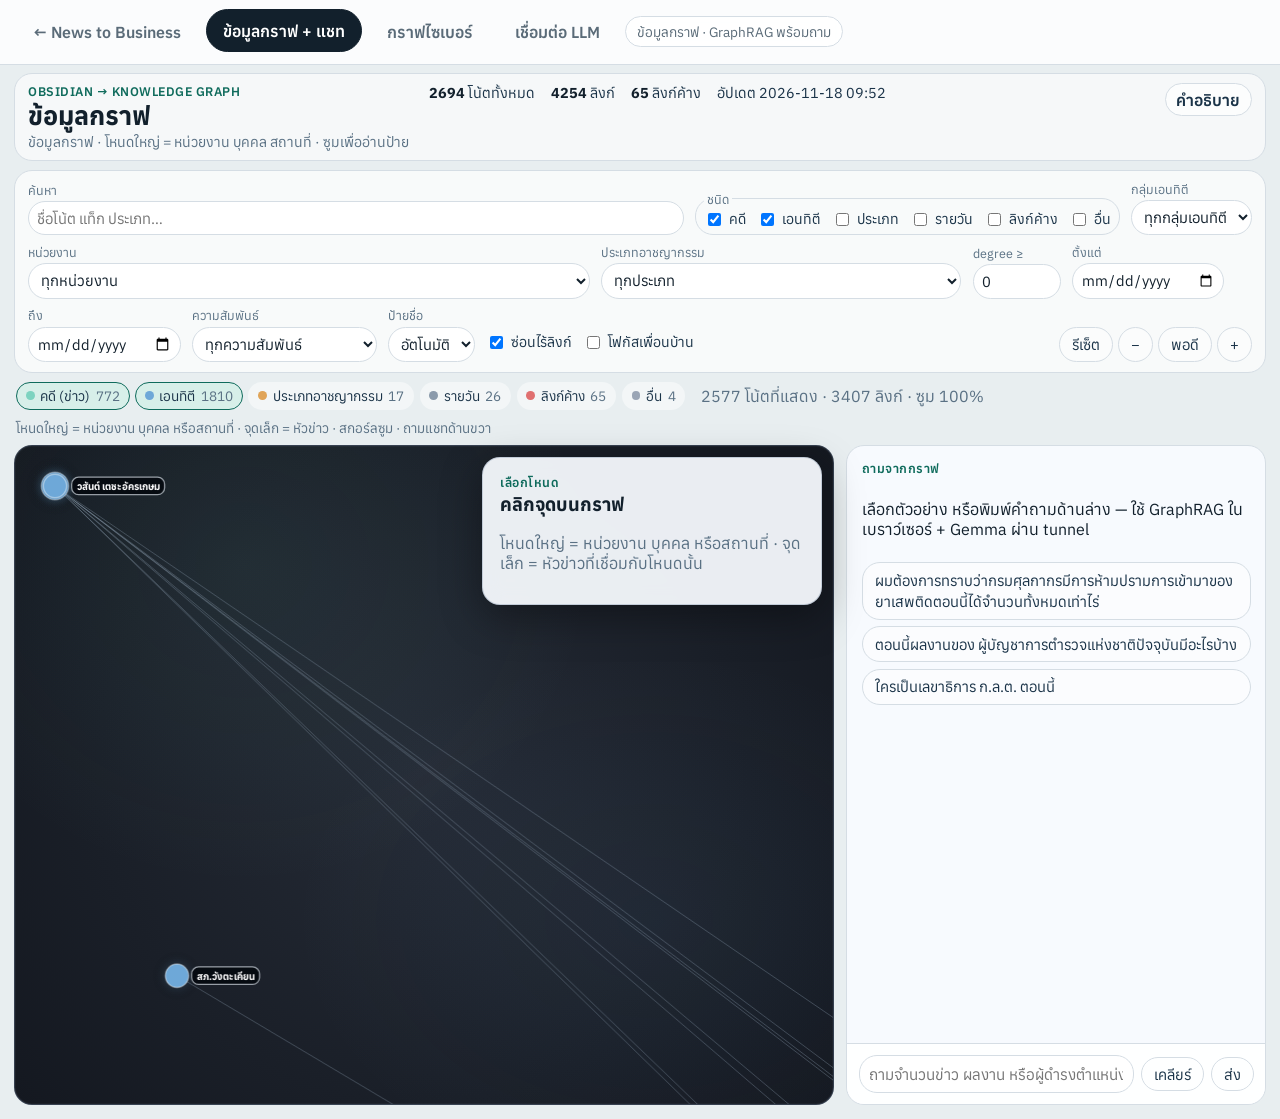
==== police-intel.html @ 6147156c "Add Police GraphRAG and chatbot to unified site. Sync graph.json, tunnel, and ego graphs; expose pol" ====
<!DOCTYPE html>
<html lang="th">
<head>
  <meta charset="utf-8" />
  <meta name="viewport" content="width=device-width, initial-scale=1" />
  <meta http-equiv="Cache-Control" content="no-cache, no-store, must-revalidate" />
  <title>Police GraphRAG — News to Business</title>
  <link rel="preconnect" href="https://fonts.googleapis.com" />
  <link rel="preconnect" href="https://fonts.gstatic.com" crossorigin />
  <link href="https://fonts.googleapis.com/css2?family=Anuphan:wght@400;500;600;700&family=IBM+Plex+Sans:wght@400;500;600;700&display=swap" rel="stylesheet" />
  <link rel="stylesheet" href="assets/css/site.css?v=20261118b" />
  <link rel="stylesheet" href="assets/css/police-brain.css?v=20261118b" />
</head>
<body class="is-brain">
  <div class="police-intel-bar">
    <a class="topic-tab" href="./index.html">← News to Business</a>
    <button type="button" class="topic-tab is-active" data-police-tab="brain">ข้อมูลกราฟ + แชท</button>
    <button type="button" class="topic-tab" data-police-tab="cyber-brain">กราฟไซเบอร์</button>
    <button type="button" class="topic-tab" data-police-tab="connect">เชื่อมต่อ LLM</button>
    <span class="meta-pill" id="police-status">กำลังโหลด…</span>
  </div>

  <main id="main" class="wrap main-brain">
    <section id="view-brain" class="view-brain">
      <div class="brain-shell">
        <header class="brain-topbar">
          <div class="brain-topbar-title">
            <p class="brain-kicker">Obsidian → knowledge graph</p>
            <h1>ข้อมูลกราฟ</h1>
            <p class="brain-status-line" id="brain-status"></p>
          </div>
          <div class="brain-stats" id="brain-stats" aria-live="polite"></div>
          <details class="brain-help-box">
            <summary>คำอธิบาย</summary>
            <div id="brain-help" class="brain-help"></div>
          </details>
        </header>

        <div class="brain-filterbar" aria-label="ตัวกรองกราฟ">
          <label class="brain-field brain-field-search">
            <span>ค้นหา</span>
            <input id="brain-search" type="search" placeholder="ชื่อโน้ต แท็ก ประเภท…" />
          </label>
          <fieldset class="brain-fieldset brain-fieldset-inline">
            <legend>ชนิด</legend>
            <div id="brain-kind-checks" class="brain-checks brain-checks-row">
              <label><input type="checkbox" data-kind-check="case" checked /> คดี</label>
              <label><input type="checkbox" data-kind-check="entity" checked /> เอนทิตี</label>
              <label><input type="checkbox" data-kind-check="crime_type" /> ประเภท</label>
              <label><input type="checkbox" data-kind-check="daily" /> รายวัน</label>
              <label><input type="checkbox" data-kind-check="unresolved" /> ลิงก์ค้าง</label>
              <label><input type="checkbox" data-kind-check="other" /> อื่น</label>
            </div>
          </fieldset>
          <label class="brain-field">
            <span>กลุ่มเอนทิตี</span>
            <select id="brain-entity-group"><option value="">ทั้งหมด</option></select>
          </label>
          <label class="brain-field">
            <span>หน่วยงาน</span>
            <select id="brain-bureau"><option value="">ทั้งหมด</option></select>
          </label>
          <label class="brain-field">
            <span>ประเภทอาชญากรรม</span>
            <select id="brain-crime-type"><option value="">ทุกประเภท</option></select>
          </label>
          <label class="brain-field brain-field-narrow">
            <span>degree ≥</span>
            <input id="brain-min-degree" type="number" min="0" max="50" value="0" />
          </label>
          <label class="brain-field">
            <span>ตั้งแต่</span>
            <input id="brain-date-from" type="date" />
          </label>
          <label class="brain-field">
            <span>ถึง</span>
            <input id="brain-date-to" type="date" />
          </label>
          <label class="brain-field">
            <span>ความสัมพันธ์</span>
            <select id="brain-relation"><option value="">ทุกความสัมพันธ์</option></select>
          </label>
          <label class="brain-field">
            <span>ป้ายชื่อ</span>
            <select id="brain-labels">
              <option value="auto" selected>อัตโนมัติ</option>
              <option value="all">ทั้งหมด</option>
              <option value="none">ซ่อน</option>
            </select>
          </label>
          <label class="brain-check">
            <input type="checkbox" id="brain-hide-orphans" checked />
            ซ่อนไร้ลิงก์
          </label>
          <label class="brain-check">
            <input type="checkbox" id="brain-isolate" />
            โฟกัสเพื่อนบ้าน
          </label>
          <div class="brain-filter-actions">
            <button type="button" class="btn-ghost" id="brain-reset">รีเซ็ต</button>
            <button type="button" class="btn-ghost" id="brain-zoom-out" title="ซูมออก">−</button>
            <button type="button" class="btn-ghost" id="brain-zoom-fit" title="พอดีจอ">พอดี</button>
            <button type="button" class="btn-ghost" id="brain-zoom-in" title="ซูมเข้า">+</button>
          </div>
        </div>

        <div class="brain-legend-row">
          <div class="brain-legend" id="brain-legend" aria-label="คำอธิบายสี"></div>
          <span class="muted" id="brain-meta"></span>
          <span class="muted brain-hint">โหนดใหญ่ = หน่วยงาน บุคคล หรือสถานที่ · จุดเล็ก = หัวข่าว · สกอร์ลซูม · ถามแชทด้านขวา</span>
        </div>

        <div class="brain-workspace">
          <div class="brain-stage">
            <canvas id="brain-canvas" width="1600" height="900" aria-label="ข้อมูลกราฟ"></canvas>
            <aside id="brain-detail" class="brain-detail" aria-live="polite"></aside>
          </div>
          <aside class="brain-chat" aria-label="แชทถามจากกราฟ">
            <div class="brain-chat-log" id="brain-chat-log">
              <div class="brain-chat-empty" id="brain-chat-empty">
                <p class="brain-kind">ถามจากกราฟ</p>
                <p>เลือกตัวอย่าง หรือพิมพ์คำถามด้านล่าง — ใช้ GraphRAG ในเบราว์เซอร์ + Gemma ผ่าน tunnel</p>
                <div class="brain-ask-examples" id="brain-ask-examples">
                  <button type="button" class="btn-ghost brain-example" data-example="0" data-mode="all">ผมต้องการทราบว่ากรมศุลกากรมีการห้ามปรามการเข้ามาของยาเสพติดตอนนี้ได้จำนวนทั้งหมดเท่าไร่</button>
                  <button type="button" class="btn-ghost brain-example" data-example="1" data-mode="all">ตอนนี้ผลงานของ ผู้บัญชาการตำรวจแห่งชาติปัจจุบันมีอะไรบ้าง</button>
                  <button type="button" class="btn-ghost brain-example" data-example="2" data-mode="all">ใครเป็นเลขาธิการ ก.ล.ต. ตอนนี้</button>
                  <button type="button" class="btn-ghost brain-example" data-example="0" data-mode="cyber" hidden>ตอนนี้คดียาบัญชีม้าและคอลเซ็นเตอร์มีกี่คดี</button>
                  <button type="button" class="btn-ghost brain-example" data-example="1" data-mode="cyber" hidden>บช.สอท. มีผลงานจับกุมอะไรบ้างในช่วงที่ผ่านมา</button>
                  <button type="button" class="btn-ghost brain-example" data-example="2" data-mode="cyber" hidden>มีข่าวเตือนภัยฟิชชิงหรือหลอกลงทุนอะไรบ้าง</button>
                </div>
              </div>
            </div>
            <form class="brain-chat-form" id="brain-chat-form">
              <label class="sr-only" for="brain-question">ถามจากกราฟ</label>
              <input id="brain-question" type="text" placeholder="ถามจำนวนข่าว ผลงาน หรือผู้ดำรงตำแหน่ง…" autocomplete="off" />
              <button type="button" class="btn-ghost" id="brain-chat-clear">เคลียร์</button>
              <button type="submit" class="btn-ghost" id="brain-ask-submit">ส่ง</button>
            </form>
          </aside>
        </div>

        <p class="muted" id="brain-empty" hidden>
          ยังไม่มี <code>data/police/graph.json</code> — รอ DailyPush ซิงก์จาก police-news-intel-kit
        </p>
      </div>
    </section>

    <section id="view-connect" class="view-connect" hidden>
      <section class="hero hero-compact" style="padding:1.2rem 1rem 0.4rem">
        <p class="brain-kicker">ค่าในเบราว์เซอร์นี้เท่านั้น</p>
        <h1 style="margin:0.2rem 0">เชื่อมต่อ</h1>
        <p class="muted">แชทเรียก Gemma ผ่านฐาน HTTPS — ถ้าเว้นว่าง หน้านี้จะอ่าน <code>data/police/tunnel.json</code> อัตโนมัติ</p>
      </section>
      <section class="panel connect-panel">
        <div class="connect-grid">
          <label class="brain-field">
            <span>ฐาน HTTPS (ไม่บังคับ)</span>
            <input id="connect-public-base" type="url" placeholder="https://….ngrok-free.app" autocomplete="off" />
          </label>
        </div>
        <dl class="connect-derived">
          <div><dt>LLM</dt><dd><code id="connect-llm-url">…</code></dd></div>
          <div><dt>MCP</dt><dd><code id="connect-mcp-url">…</code></dd></div>
        </dl>
        <p class="muted">โมเดล google/gemma-4-e2b · LLM คือ {ฐาน}/1234/v1/chat/completions · MCP คือ {ฐาน}/8787/mcp</p>
        <div class="connect-actions">
          <button type="button" class="btn-ghost" id="connect-save">บันทึก</button>
          <button type="button" class="btn-ghost" id="connect-test">ทดสอบ MCP</button>
          <button type="button" class="btn-ghost" id="connect-test-llm">ทดสอบ LLM</button>
        </div>
        <p class="muted" id="connect-status" aria-live="polite"></p>
        <pre id="connect-llm-reply" class="connect-llm-reply" hidden></pre>
      </section>
    </section>
  </main>

  <script src="js/police/format.js?v=20261118b" defer></script>
  <script src="js/police/positions.js?v=20261118b" defer></script>
  <script src="js/police/graph.js?v=20261118b" defer></script>
  <script src="js/police/rag.js?v=20261118b" defer></script>
  <script src="js/police/boot.js?v=20261118b" defer></script>
</body>
</html>
---- assets/css/site.css ----
:root {
  --ink: #12202c;
  --muted: #5a6b78;
  --paper: #f3f6f4;
  --panel: rgba(255, 255, 255, 0.82);
  --line: #d5dde4;
  --accent: #0f6b5c;
  --accent-2: #c45c26;
  --ai: #1f6f8b;
  --gov: #2f6b3a;
  --police: #7a3e1d;
  --law: #3d4f7a;
  --high: #b42318;
  --med: #b54708;
  --low: #027a48;
  --shadow: 0 18px 40px rgba(18, 32, 44, 0.08);
  --radius: 18px;
  --font: "Anuphan", "IBM Plex Sans", sans-serif;
}

* { box-sizing: border-box; }
html, body { margin: 0; min-height: 100%; }
body {
  font-family: var(--font);
  color: var(--ink);
  background:
    radial-gradient(1200px 500px at 10% -10%, rgba(15, 107, 92, 0.16), transparent 60%),
    radial-gradient(900px 420px at 100% 0%, rgba(196, 92, 38, 0.12), transparent 55%),
    linear-gradient(180deg, #e8eef0 0%, var(--paper) 42%, #eef2ef 100%);
}

.bg-grid {
  position: fixed;
  inset: 0;
  pointer-events: none;
  opacity: 0.35;
  background-image:
    linear-gradient(rgba(18, 32, 44, 0.04) 1px, transparent 1px),
    linear-gradient(90deg, rgba(18, 32, 44, 0.04) 1px, transparent 1px);
  background-size: 28px 28px;
  mask-image: linear-gradient(180deg, #000 0%, transparent 85%);
}

.wrap {
  width: min(1180px, calc(100% - 2rem));
  margin-inline: auto;
}

.site-header {
  padding: 1.6rem 0 0.8rem;
  position: relative;
  z-index: 1;
}

.header-row {
  display: flex;
  justify-content: space-between;
  gap: 1rem;
  align-items: flex-end;
  flex-wrap: wrap;
}

.brand { display: flex; gap: 0.9rem; align-items: center; }
.brand-mark {
  width: 52px;
  height: 52px;
  border-radius: 16px;
  background:
    linear-gradient(145deg, var(--accent), #163a45 55%, var(--accent-2));
  box-shadow: var(--shadow);
  position: relative;
}
.brand-mark::after {
  content: "";
  position: absolute;
  inset: 14px 12px 14px 18px;
  border: 2px solid rgba(255,255,255,0.85);
  border-left: 0;
  border-radius: 0 10px 10px 0;
  transform: skewX(-12deg);
}
.brand-kicker {
  margin: 0;
  text-transform: uppercase;
  letter-spacing: 0.12em;
  font-size: 0.72rem;
  color: var(--muted);
  font-weight: 600;
}
.brand-text h1 {
  margin: 0.15rem 0 0;
  font-size: clamp(1.6rem, 3vw, 2.2rem);
  letter-spacing: -0.03em;
}

.header-meta { display: flex; gap: 0.5rem; flex-wrap: wrap; }
.meta-pill, .topic-chip, .urgency {
  display: inline-flex;
  align-items: center;
  gap: 0.35rem;
  padding: 0.35rem 0.7rem;
  border-radius: 999px;
  background: var(--panel);
  border: 1px solid var(--line);
  font-size: 0.85rem;
  color: var(--muted);
  backdrop-filter: blur(8px);
}

.topic-tabs {
  display: flex;
  gap: 0.45rem;
  flex-wrap: wrap;
  margin: 1rem auto 0.8rem;
  position: relative;
  z-index: 1;
}
.topic-tab {
  appearance: none;
  border: 1px solid transparent;
  background: transparent;
  color: var(--muted);
  font: inherit;
  font-weight: 600;
  padding: 0.65rem 1rem;
  border-radius: 999px;
  cursor: pointer;
  transition: background 160ms ease, color 160ms ease, border-color 160ms ease, transform 160ms ease;
}
.topic-tab:hover { color: var(--ink); background: rgba(255,255,255,0.55); }
.topic-tab.is-active {
  color: #fff;
  background: var(--ink);
  border-color: var(--ink);
  transform: translateY(-1px);
}
a.topic-link {
  text-decoration: none;
  border: 1px solid rgba(122, 62, 29, 0.35);
  color: var(--police);
  background: rgba(122, 62, 29, 0.08);
}
a.topic-link:hover {
  color: #fff;
  background: var(--police);
  border-color: var(--police);
}
.police-tools {
  display: flex;
  flex-wrap: wrap;
  gap: 0.55rem;
  margin: 0 auto 0.9rem;
  position: relative;
  z-index: 1;
}
.tool-link {
  display: inline-flex;
  align-items: center;
  padding: 0.55rem 0.9rem;
  border-radius: 12px;
  border: 1px solid rgba(122, 62, 29, 0.28);
  background: rgba(255, 255, 255, 0.78);
  color: var(--police);
  text-decoration: none;
  font-weight: 600;
  font-size: 0.92rem;
  box-shadow: var(--shadow);
}
.tool-link:hover {
  border-color: var(--police);
  transform: translateY(-1px);
}

.toolbar {
  display: flex;
  gap: 0.75rem;
  align-items: end;
  flex-wrap: wrap;
  margin-bottom: 1.1rem;
  position: relative;
  z-index: 1;
}
.field {
  display: grid;
  gap: 0.3rem;
  min-width: 140px;
}
.field.grow { flex: 1 1 220px; }
.field span {
  font-size: 0.78rem;
  color: var(--muted);
  font-weight: 600;
}
.field select, .field input {
  font: inherit;
  border: 1px solid var(--line);
  background: var(--panel);
  border-radius: 12px;
  padding: 0.65rem 0.8rem;
  color: var(--ink);
  outline: none;
}
.field select:focus, .field input:focus {
  border-color: var(--accent);
  box-shadow: 0 0 0 3px rgba(15, 107, 92, 0.15);
}
.result-count {
  margin: 0 0 0.35rem;
  color: var(--muted);
  font-size: 0.9rem;
  font-weight: 600;
}

.overview-strip {
  display: grid;
  grid-template-columns: repeat(4, minmax(0, 1fr));
  gap: 0.75rem;
  margin-bottom: 1rem;
}
.overview-card {
  background: var(--panel);
  border: 1px solid var(--line);
  border-radius: var(--radius);
  padding: 1rem;
  box-shadow: var(--shadow);
  backdrop-filter: blur(10px);
  animation: rise 420ms ease both;
}
.overview-card strong {
  display: block;
  font-size: 1.5rem;
  letter-spacing: -0.03em;
}
.overview-card span { color: var(--muted); font-size: 0.9rem; }
.overview-card[data-topic="ai"] { border-top: 3px solid var(--ai); }
.overview-card[data-topic="gov"] { border-top: 3px solid var(--gov); }
.overview-card[data-topic="police"] { border-top: 3px solid var(--police); }
.overview-card[data-topic="tech-law"] { border-top: 3px solid var(--law); }

.card-grid {
  display: grid;
  grid-template-columns: repeat(auto-fill, minmax(280px, 1fr));
  gap: 0.9rem;
  padding-bottom: 2.5rem;
  position: relative;
  z-index: 1;
}

.card {
  appearance: none;
  text-align: left;
  border: 1px solid var(--line);
  background: var(--panel);
  border-radius: var(--radius);
  padding: 1rem 1rem 0.95rem;
  cursor: pointer;
  box-shadow: var(--shadow);
  backdrop-filter: blur(10px);
  display: grid;
  gap: 0.55rem;
  transition: transform 160ms ease, border-color 160ms ease, box-shadow 160ms ease;
  animation: rise 480ms ease both;
}
.card:hover {
  transform: translateY(-3px);
  border-color: rgba(15, 107, 92, 0.35);
  box-shadow: 0 22px 44px rgba(18, 32, 44, 0.12);
}
.card-top {
  display: flex;
  justify-content: space-between;
  gap: 0.5rem;
  align-items: center;
}
.topic-chip[data-topic="ai"] { color: var(--ai); border-color: rgba(31,111,139,0.25); background: rgba(31,111,139,0.08); }
.topic-chip[data-topic="gov"] { color: var(--gov); border-color: rgba(47,107,58,0.25); background: rgba(47,107,58,0.08); }
.topic-chip[data-topic="police"] { color: var(--police); border-color: rgba(122,62,29,0.25); background: rgba(122,62,29,0.08); }
.topic-chip[data-topic="tech-law"] { color: var(--law); border-color: rgba(61,79,122,0.25); background: rgba(61,79,122,0.08); }
.urgency[data-u="high"] { color: var(--high); }
.urgency[data-u="medium"] { color: var(--med); }
.urgency[data-u="low"] { color: var(--low); }
.card h3 {
  margin: 0;
  font-size: 1.05rem;
  line-height: 1.35;
  letter-spacing: -0.01em;
}
.card p {
  margin: 0;
  color: var(--muted);
  font-size: 0.92rem;
  line-height: 1.45;
  display: -webkit-box;
  -webkit-line-clamp: 3;
  -webkit-box-orient: vertical;
  overflow: hidden;
}
.card-foot {
  display: flex;
  justify-content: space-between;
  gap: 0.5rem;
  color: var(--muted);
  font-size: 0.8rem;
}

.empty {
  text-align: center;
  color: var(--muted);
  padding: 3rem 1rem;
}

.detail-dialog {
  border: none;
  border-radius: 22px;
  padding: 0;
  width: min(720px, calc(100% - 1.5rem));
  background: #fff;
  box-shadow: 0 30px 80px rgba(18, 32, 44, 0.28);
}
.detail-dialog::backdrop { background: rgba(12, 20, 28, 0.45); backdrop-filter: blur(4px); }
.detail-sheet { padding: 1.25rem 1.35rem 1.5rem; }
.detail-head { display: flex; justify-content: space-between; align-items: center; }
.detail-close {
  border: none;
  background: #eef2f4;
  width: 36px;
  height: 36px;
  border-radius: 999px;
  font-size: 1.3rem;
  cursor: pointer;
  color: var(--ink);
}
.detail-topic { margin: 0; color: var(--accent); font-weight: 700; font-size: 0.85rem; }
.detail-sheet h2 { margin: 0.55rem 0 0.4rem; font-size: 1.35rem; line-height: 1.3; }
.detail-meta { margin: 0 0 1rem; color: var(--muted); font-size: 0.9rem; }
.detail-body {
  color: var(--ink);
  line-height: 1.65;
  white-space: pre-wrap;
  max-height: min(50vh, 420px);
  overflow: auto;
}
.detail-body :is(p, ul, ol) { margin: 0 0 0.8rem; }
.detail-link a {
  color: var(--accent);
  font-weight: 600;
  text-decoration: none;
}
.detail-link a:hover { text-decoration: underline; }

.site-footer {
  padding: 0 0 2rem;
  color: var(--muted);
  font-size: 0.88rem;
  position: relative;
  z-index: 1;
}

@keyframes rise {
  from { opacity: 0; transform: translateY(10px); }
  to { opacity: 1; transform: translateY(0); }
}

@media (max-width: 860px) {
  .overview-strip { grid-template-columns: repeat(2, minmax(0, 1fr)); }
}
@media (max-width: 560px) {
  .overview-strip { grid-template-columns: 1fr; }
  .brand-mark { width: 44px; height: 44px; }
}
---- assets/css/police-brain.css ----
﻿/* Police GraphRAG / chat styles — adapted from police-news-intel-kit */
:root {
  --ink-soft: #1a3348;
  --mist: #e6eef4;
  --teal: #0f6b5c;
  --teal-soft: #d7efe9;
  --amber-soft: #f8e6dc;
  --slate: #5a7184;
  --font-display: "Anuphan", "IBM Plex Sans", sans-serif;
  --font-body: "Anuphan", "IBM Plex Sans", sans-serif;
  --max: 1180px;
}
.sr-only {
  position: absolute; width: 1px; height: 1px; padding: 0; margin: -1px;
  overflow: hidden; clip: rect(0,0,0,0); border: 0;
}
.muted { color: var(--slate); }
body.is-brain .site-header,
body.is-brain .topic-tabs,
body.is-brain .toolbar,
body.is-brain .site-footer { display: none; }
body.is-brain { background: #e8eef0; }
#main.main-brain.wrap { width: 100%; max-width: none; margin: 0; padding: 0; }
.view-brain { width: 100%; }
.police-intel-bar {
  display:flex; flex-wrap:wrap; gap:0.5rem; align-items:center;
  padding:0.65rem 1rem; border-bottom:1px solid var(--line);
  background: rgba(255,255,255,0.85); position:relative; z-index:2;
}
.police-intel-bar a, .police-intel-bar button.topic-tab {
  text-decoration:none;
}
.connect-panel { padding: 1rem; }
.connect-grid { display:grid; gap:0.75rem; margin-bottom:0.75rem; }
.connect-derived { display:grid; gap:0.4rem; margin:0.5rem 0 1rem; }
.connect-derived dt { color: var(--slate); font-size:0.8rem; }
.connect-derived dd { margin:0; word-break:break-all; }
.connect-actions { display:flex; flex-wrap:wrap; gap:0.45rem; }
.connect-llm-reply {
  white-space:pre-wrap; background:#fff; border:1px solid var(--line);
  border-radius:12px; padding:0.75rem; max-height:240px; overflow:auto;
}
#main.main-brain.wrap {
  width: 100%;
  max-width: none;
  margin: 0;
  padding: 0;
}

.view-brain {
  width: 100%;
}

.brain-shell {
  display: flex;
  flex-direction: column;
  gap: 0.55rem;
  width: 100%;
  padding: 0.55rem 0.85rem 0.85rem;
  min-height: calc(100vh - 7.5rem);
  box-sizing: border-box;
}

.brain-topbar {
  display: flex;
  flex-wrap: wrap;
  align-items: flex-start;
  gap: 0.75rem 1.25rem;
  width: 100%;
  padding: 0.55rem 0.85rem;
  border: 1px solid var(--line);
  border-radius: var(--radius);
  background: rgba(255, 255, 255, 0.62);
}

.brain-topbar-title {
  min-width: 12rem;
}

.brain-kicker {
  margin: 0;
  font-size: 0.78rem;
  letter-spacing: 0.04em;
  text-transform: uppercase;
  color: var(--teal);
  font-weight: 600;
}

.brain-topbar-title h1 {
  margin: 0.1rem 0;
  font-family: var(--font-display);
  font-size: clamp(1.35rem, 2vw, 1.75rem);
  line-height: 1.2;
}

.brain-status-line {
  margin: 0;
  font-size: 0.88rem;
  color: var(--slate);
}

.brain-stats {
  display: flex;
  flex-wrap: wrap;
  gap: 0.5rem 1rem;
  align-items: center;
  font-size: 0.9rem;
  color: var(--ink-soft);
  flex: 1 1 auto;
}

.brain-stats strong {
  color: var(--ink);
  font-weight: 700;
}

.brain-help-box {
  position: relative;
  border: 1px solid var(--line);
  border-radius: var(--radius);
  background: rgba(255, 255, 255, 0.7);
  padding: 0.35rem 0.65rem;
  margin-left: auto;
}

.brain-help-box summary {
  cursor: pointer;
  font-family: var(--font-display);
  font-weight: 600;
  color: var(--ink-soft);
  list-style: none;
}

.brain-help-box summary::-webkit-details-marker {
  display: none;
}

.brain-help {
  position: absolute;
  right: 0;
  top: calc(100% + 0.35rem);
  z-index: 20;
  width: min(420px, 92vw);
  max-height: 50vh;
  overflow: auto;
  padding: 0.75rem 0.9rem;
  border: 1px solid var(--line);
  border-radius: var(--radius);
  background: #fff;
  box-shadow: var(--shadow);
  font-size: 0.9rem;
  color: var(--ink-soft);
}

.brain-help h3 {
  margin: 0.65rem 0 0.3rem;
  font-size: 0.95rem;
  font-family: var(--font-display);
  color: var(--ink);
}

.brain-help h3:first-child {
  margin-top: 0;
}

.brain-help ul {
  margin: 0.25rem 0 0.5rem;
  padding-left: 1.1rem;
}

.brain-help-colors {
  list-style: none;
  padding-left: 0;
}

.brain-help-colors li {
  display: flex;
  gap: 0.5rem;
  align-items: flex-start;
  margin-bottom: 0.4rem;
}

.brain-help-colors i {
  width: 0.65rem;
  height: 0.65rem;
  border-radius: 50%;
  margin-top: 0.35rem;
  flex: 0 0 auto;
}

.brain-filterbar {
  display: flex;
  flex-wrap: wrap;
  align-items: flex-end;
  gap: 0.55rem 0.7rem;
  width: 100%;
  padding: 0.65rem 0.85rem;
  border: 1px solid var(--line);
  border-radius: var(--radius);
  background: rgba(255, 255, 255, 0.7);
}

.brain-field {
  display: flex;
  flex-direction: column;
  gap: 0.2rem;
  font-size: 0.78rem;
  color: var(--slate);
  margin: 0;
}

.brain-field-search {
  flex: 1 1 14rem;
  min-width: 12rem;
}

#brain-relation {
  max-width: 16rem;
}

.brain-field-narrow {
  width: 5.5rem;
}

.brain-field input,
.brain-field select {
  font-family: var(--font-body);
  font-size: 0.92rem;
  color: var(--ink);
  border: 1px solid var(--line);
  border-radius: var(--radius);
  padding: 0.38rem 0.5rem;
  background: #fff;
  min-height: 2.15rem;
}

.brain-fieldset {
  border: 1px solid var(--line);
  border-radius: var(--radius);
  margin: 0;
  padding: 0.2rem 0.5rem 0.35rem;
}

.brain-fieldset-inline {
  display: flex;
  flex-direction: column;
}

.brain-fieldset legend {
  font-size: 0.78rem;
  color: var(--slate);
  padding: 0 0.2rem;
}

.brain-checks-row {
  display: flex;
  flex-wrap: wrap;
  gap: 0.35rem 0.7rem;
  font-size: 0.88rem;
  color: var(--ink-soft);
}

.brain-checks label,
.brain-check {
  display: inline-flex;
  align-items: center;
  gap: 0.3rem;
  cursor: pointer;
  white-space: nowrap;
}

.brain-check {
  font-size: 0.88rem;
  color: var(--ink-soft);
  margin: 0 0 0.15rem;
  min-height: 2.15rem;
}

.brain-filter-actions {
  display: flex;
  flex-wrap: wrap;
  gap: 0.3rem;
  align-items: center;
  margin-left: auto;
}

.btn-ghost {
  border: 1px solid var(--line);
  background: rgba(255, 255, 255, 0.55);
  color: var(--ink-soft);
  font-family: var(--font-body);
  font-size: 0.92rem;
  padding: 0.4rem 0.75rem;
  border-radius: var(--radius);
  cursor: pointer;
  min-height: 2.15rem;
}

.btn-ghost:hover {
  border-color: var(--teal);
  color: var(--teal);
}

.brain-legend-row {
  display: flex;
  flex-wrap: wrap;
  align-items: center;
  gap: 0.55rem 1rem;
  width: 100%;
  padding: 0 0.15rem;
}

.brain-legend {
  display: flex;
  flex-wrap: wrap;
  gap: 0.35rem;
}

.brain-legend-item {
  display: inline-flex;
  align-items: center;
  gap: 0.35rem;
  border: 1px solid transparent;
  background: rgba(255, 255, 255, 0.45);
  color: var(--ink-soft);
  font-size: 0.85rem;
  padding: 0.25rem 0.55rem;
  border-radius: 999px;
  cursor: pointer;
  font-family: var(--font-body);
}

.brain-legend-item i {
  width: 0.55rem;
  height: 0.55rem;
  border-radius: 50%;
  display: inline-block;
}

.brain-legend-item span {
  color: var(--slate);
}

.brain-legend-item.is-active {
  border-color: var(--teal);
  background: var(--teal-soft);
}

.brain-hint {
  margin: 0;
  font-size: 0.84rem;
}

.brain-workspace {
  display: grid;
  grid-template-columns: minmax(0, 1fr) minmax(300px, 420px);
  gap: 0.75rem;
  align-items: stretch;
  height: calc(100vh - 15rem);
  min-height: 640px;
}

.brain-workspace .brain-stage {
  min-height: 0;
  height: 100%;
}

.brain-workspace #brain-canvas {
  height: 100%;
  min-height: 0;
}

.brain-chat {
  display: flex;
  flex-direction: column;
  min-height: 0;
  height: 100%;
  border: 1px solid var(--line);
  border-radius: var(--radius);
  background: rgba(248, 251, 255, 0.96);
  overflow: hidden;
}

.brain-chat-log {
  flex: 1 1 auto;
  min-height: 0;
  max-height: none;
  overflow: auto;
  display: flex;
  flex-direction: column;
  gap: 0.85rem;
  padding: 0.85rem 0.9rem 1rem;
}

.brain-chat-empty {
  display: flex;
  flex-direction: column;
  gap: 0.45rem;
}

.brain-chat-empty[hidden] {
  display: none;
}

.brain-ask-examples {
  display: flex;
  flex-direction: column;
  gap: 0.4rem;
}

.brain-example {
  white-space: normal;
  text-align: left;
  line-height: 1.45;
  height: auto;
}

.chat-turn {
  display: flex;
  flex-direction: column;
  gap: 0.45rem;
}

.chat-bubble {
  border-radius: var(--radius);
  padding: 0.7rem 0.8rem;
}

.chat-user {
  align-self: flex-end;
  max-width: 95%;
  background: var(--teal-soft);
  color: var(--ink);
}

.chat-assistant {
  align-self: stretch;
  background: #fff;
  border: 1px solid var(--line);
}

.brain-chat-form {
  display: flex;
  gap: 0.45rem;
  align-items: center;
  padding: 0.7rem;
  border-top: 1px solid var(--line);
  background: rgba(255, 255, 255, 0.92);
}

.brain-chat-form input {
  flex: 1 1 auto;
  min-width: 0;
  font-family: var(--font-body);
  font-size: 0.95rem;
  color: var(--ink);
  border: 1px solid var(--line);
  border-radius: var(--radius);
  padding: 0.45rem 0.6rem;
  background: #fff;
  min-height: 2.4rem;
}

.rag-holder {
  margin: 0.35rem 0;
  font-size: 1.02rem;
}

.rag-holder strong {
  font-family: var(--font-display);
}

.rag-answer h3,
.rag-answer h4,
.rag-narration h3,
.rag-qty-group h4 {
  font-family: var(--font-display);
  line-height: 1.35;
}

.rag-answer h3 {
  margin: 0.15rem 0 0.4rem;
  font-size: 1.12rem;
}

.rag-answer h4,
.rag-qty-group h4,
.rag-narration h3 {
  margin: 0.85rem 0 0.3rem;
  font-size: 0.98rem;
}

.rag-count {
  margin: 0.35rem 0 0.15rem;
  font-size: 1.05rem;
}

.rag-count strong {
  font-family: var(--font-display);
  font-size: 1.8rem;
  color: var(--teal);
  margin-right: 0.25rem;
}

.rag-warn {
  margin: 0.35rem 0;
  padding: 0.45rem 0.6rem;
  border-radius: var(--radius);
  background: var(--amber-soft);
  color: var(--ink);
  font-size: 0.92rem;
}

.rag-cases,
.rag-qty-group ul,
.rag-answer section ul {
  margin: 0.25rem 0 0.4rem;
  padding-left: 1.15rem;
}

.rag-cases li,
.rag-answer li {
  margin: 0.45rem 0;
}

.rag-cases a,
.rag-answer a {
  color: var(--teal);
}

.rag-qty {
  font-weight: 700;
}

.rag-files {
  margin: 0.15rem 0 0;
  font-size: 0.88rem;
}

.rag-narration {
  margin-top: 0.8rem;
  padding-top: 0.6rem;
  border-top: 1px solid var(--line);
}

.rag-narration-body {
  white-space: normal;
  overflow: visible;
  max-height: none;
}

.rag-narration-body p,
.rag-narration-body h4 {
  margin: 0.45rem 0;
}

.rag-narration-body h4 {
  font-family: var(--font-display);
  font-size: 1rem;
}

.rag-narration-body ul,
.rag-narration-body ol {
  margin: 0.3rem 0 0.65rem;
  padding-left: 1.2rem;
}

.rag-narration-body li {
  margin: 0.28rem 0;
}

.rag-llm {
  margin-top: 0.75rem;
  padding: 0.75rem 0.8rem;
  border: 1px solid var(--teal);
  border-radius: var(--radius);
  background: #fff;
  overflow: visible;
  max-height: none;
}

.rag-chat-main {
  margin: 0;
}

.rag-chat-status {
  margin: 0.55rem 0 0;
}

.rag-evidence {
  margin-top: 0.7rem;
}

.rag-evidence summary {
  cursor: pointer;
  font-weight: 600;
  color: var(--teal);
}

.brain-stage {
  position: relative;
  display: block;
  width: 100%;
  flex: 1 1 auto;
  min-height: calc(100vh - 12rem);
}

#brain-canvas {
  display: block;
  position: relative;
  z-index: 1;
  width: 100%;
  height: calc(100vh - 12rem);
  min-height: 640px;
  border: 1px solid rgba(80, 96, 118, 0.55);
  border-radius: var(--radius);
  /* Obsidian-like dark graph plane */
  background:
    radial-gradient(ellipse at 28% 18%, rgba(125, 211, 192, 0.07), transparent 42%),
    radial-gradient(ellipse at 78% 72%, rgba(110, 168, 216, 0.06), transparent 40%),
    radial-gradient(circle at 50% 50%, #252b36 0%, #1a1f28 62%, #141820 100%);
  touch-action: none;
  pointer-events: auto;
  cursor: grab;
  box-shadow: inset 0 0 0 1px rgba(255, 255, 255, 0.03);
}

#brain-canvas:active {
  cursor: grabbing;
}

.brain-detail {
  position: absolute;
  top: 0.75rem;
  right: 0.75rem;
  width: min(340px, 34vw);
  max-height: calc(100% - 1.5rem);
  border: 1px solid rgba(120, 140, 165, 0.35);
  border-radius: var(--radius);
  background: rgba(248, 251, 255, 0.94);
  backdrop-filter: blur(10px);
  box-shadow: 0 12px 40px rgba(0, 0, 0, 0.35);
  padding: 0.95rem 1.05rem;
  overflow: auto;
  z-index: 5;
}

.brain-detail-placeholder h3 {
  margin: 0.2rem 0;
}

.brain-detail h3 {
  margin: 0.15rem 0 0.35rem;
  font-family: var(--font-display);
  font-size: 1.15rem;
  line-height: 1.35;
}

.brain-kind {
  margin: 0;
  font-size: 0.78rem;
  letter-spacing: 0.04em;
  text-transform: uppercase;
  color: var(--teal);
  font-weight: 600;
}

.brain-help-inline {
  margin: 0 0 0.4rem;
  font-size: 0.88rem;
  color: var(--slate);
}

.brain-path {
  font-size: 0.82rem;
  word-break: break-all;
}

.brain-dl {
  display: grid;
  gap: 0.35rem;
  margin: 0.5rem 0;
  font-size: 0.9rem;
}

.brain-dl div {
  display: grid;
  grid-template-columns: 6.5rem 1fr;
  gap: 0.35rem;
}

.brain-dl dt {
  margin: 0;
  color: var(--slate);
}

.brain-dl dd {
  margin: 0;
}

.brain-excerpt {
  font-size: 0.95rem;
  color: var(--ink-soft);
}

.brain-tags {
  display: flex;
  flex-wrap: wrap;
  gap: 0.3rem;
}

.brain-tags span {
  background: var(--mist);
  border-radius: 999px;
  padding: 0.15rem 0.5rem;
  font-size: 0.8rem;
}

.brain-detail-actions {
  display: flex;
  flex-wrap: wrap;
  gap: 0.4rem;
  margin: 0.65rem 0;
}

.brain-links {
  display: grid;
  gap: 0.75rem;
  margin-top: 0.75rem;
  font-size: 0.9rem;
}

.brain-links ul {
  list-style: none;
  margin: 0.25rem 0 0;
  padding: 0;
}

.brain-links button {
  border: 0;
  background: none;
  color: var(--teal);
  text-align: left;
  padding: 0.15rem 0;
  cursor: pointer;
  font-family: var(--font-body);
  font-size: inherit;
  text-decoration: underline;
  text-underline-offset: 2px;
}

@media (max-width: 900px) {
  .brain-filter-actions {
    margin-left: 0;
    width: 100%;
  }

  .brain-workspace {
    grid-template-columns: 1fr;
    height: auto;
    min-height: 0;
  }

  .brain-stage {
    min-height: 72vh;
  }

  .brain-workspace #brain-canvas,
  #brain-canvas {
    height: 72vh;
    min-height: 480px;
  }

  .brain-chat {
    height: auto;
    min-height: 70vh;
  }

  .brain-chat-log {
    min-height: 52vh;
  }

  .brain-detail {
    position: static;
    width: 100%;
    max-height: 40vh;
    margin-top: 0.65rem;
  }
}
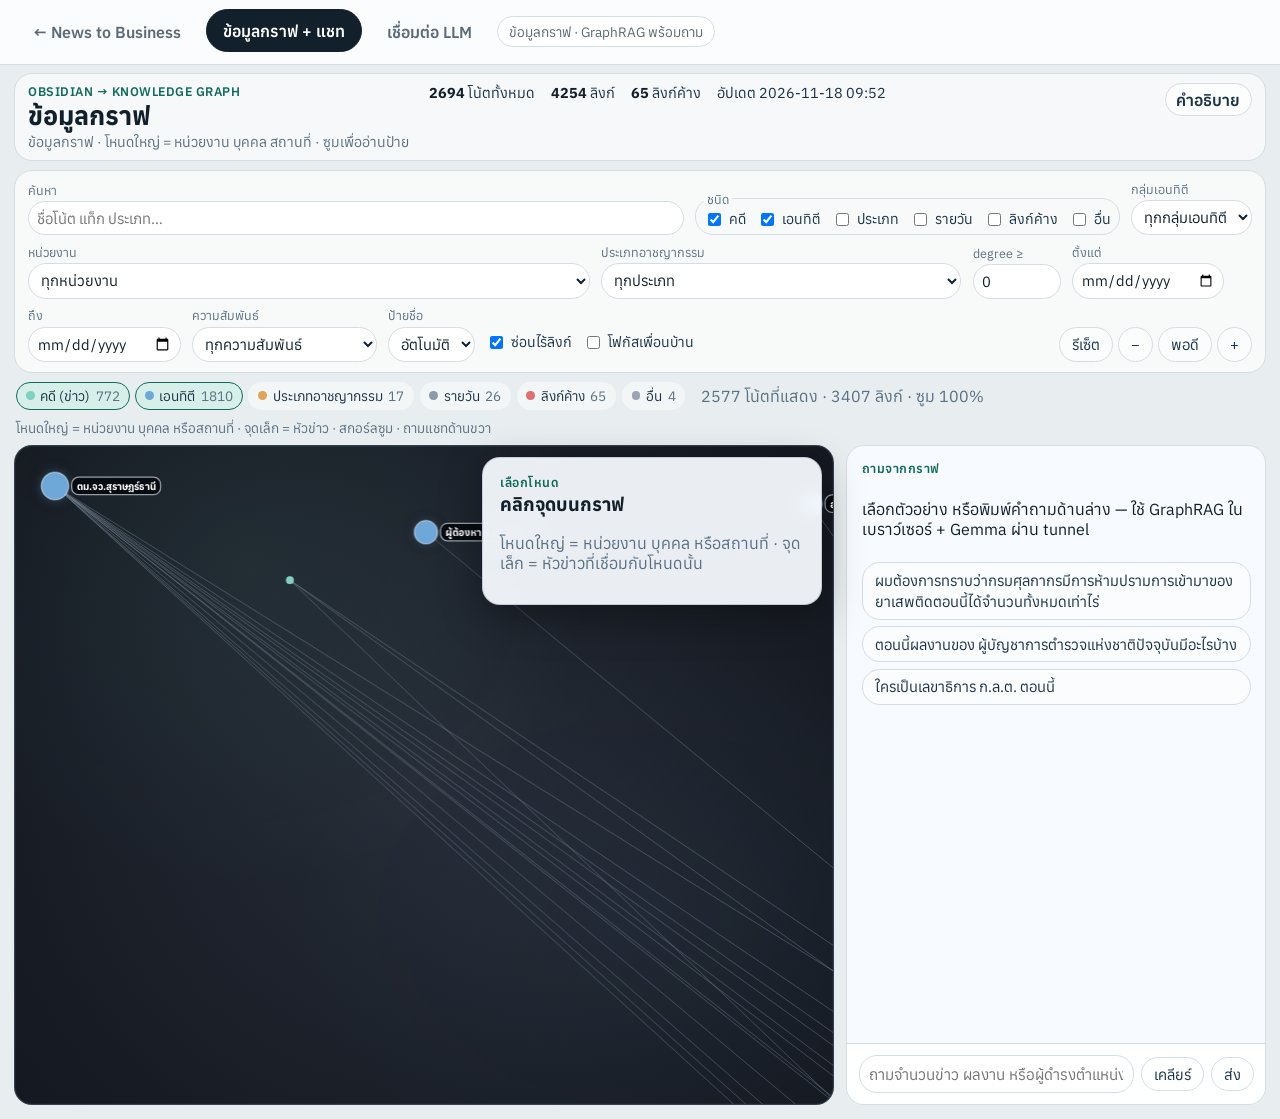
==== commit 0a11531f: "Fix police tabs: cyber news bar, drop cyber graph tools. Add ข่าวอาชญากรรมไซเบอร์ feed tab and remov" ====
--- a/police-intel.html
+++ b/police-intel.html
@@ -15,7 +15,6 @@
   <div class="police-intel-bar">
     <a class="topic-tab" href="./index.html">← News to Business</a>
     <button type="button" class="topic-tab is-active" data-police-tab="brain">ข้อมูลกราฟ + แชท</button>
-    <button type="button" class="topic-tab" data-police-tab="cyber-brain">กราฟไซเบอร์</button>
     <button type="button" class="topic-tab" data-police-tab="connect">เชื่อมต่อ LLM</button>
     <span class="meta-pill" id="police-status">กำลังโหลด…</span>
   </div>
@@ -124,9 +123,6 @@
                   <button type="button" class="btn-ghost brain-example" data-example="0" data-mode="all">ผมต้องการทราบว่ากรมศุลกากรมีการห้ามปรามการเข้ามาของยาเสพติดตอนนี้ได้จำนวนทั้งหมดเท่าไร่</button>
                   <button type="button" class="btn-ghost brain-example" data-example="1" data-mode="all">ตอนนี้ผลงานของ ผู้บัญชาการตำรวจแห่งชาติปัจจุบันมีอะไรบ้าง</button>
                   <button type="button" class="btn-ghost brain-example" data-example="2" data-mode="all">ใครเป็นเลขาธิการ ก.ล.ต. ตอนนี้</button>
-                  <button type="button" class="btn-ghost brain-example" data-example="0" data-mode="cyber" hidden>ตอนนี้คดียาบัญชีม้าและคอลเซ็นเตอร์มีกี่คดี</button>
-                  <button type="button" class="btn-ghost brain-example" data-example="1" data-mode="cyber" hidden>บช.สอท. มีผลงานจับกุมอะไรบ้างในช่วงที่ผ่านมา</button>
-                  <button type="button" class="btn-ghost brain-example" data-example="2" data-mode="cyber" hidden>มีข่าวเตือนภัยฟิชชิงหรือหลอกลงทุนอะไรบ้าง</button>
                 </div>
               </div>
             </div>
--- a/assets/css/site.css
+++ b/assets/css/site.css
@@ -145,31 +145,6 @@
   background: var(--police);
   border-color: var(--police);
 }
-.police-tools {
-  display: flex;
-  flex-wrap: wrap;
-  gap: 0.55rem;
-  margin: 0 auto 0.9rem;
-  position: relative;
-  z-index: 1;
-}
-.tool-link {
-  display: inline-flex;
-  align-items: center;
-  padding: 0.55rem 0.9rem;
-  border-radius: 12px;
-  border: 1px solid rgba(122, 62, 29, 0.28);
-  background: rgba(255, 255, 255, 0.78);
-  color: var(--police);
-  text-decoration: none;
-  font-weight: 600;
-  font-size: 0.92rem;
-  box-shadow: var(--shadow);
-}
-.tool-link:hover {
-  border-color: var(--police);
-  transform: translateY(-1px);
-}
 
 .toolbar {
   display: flex;
@@ -213,7 +188,7 @@
 
 .overview-strip {
   display: grid;
-  grid-template-columns: repeat(4, minmax(0, 1fr));
+  grid-template-columns: repeat(5, minmax(0, 1fr));
   gap: 0.75rem;
   margin-bottom: 1rem;
 }
@@ -235,6 +210,7 @@
 .overview-card[data-topic="ai"] { border-top: 3px solid var(--ai); }
 .overview-card[data-topic="gov"] { border-top: 3px solid var(--gov); }
 .overview-card[data-topic="police"] { border-top: 3px solid var(--police); }
+.overview-card[data-topic="police-cyber"] { border-top: 3px solid #8a2f4b; }
 .overview-card[data-topic="tech-law"] { border-top: 3px solid var(--law); }
 
 .card-grid {
@@ -275,6 +251,7 @@
 .topic-chip[data-topic="ai"] { color: var(--ai); border-color: rgba(31,111,139,0.25); background: rgba(31,111,139,0.08); }
 .topic-chip[data-topic="gov"] { color: var(--gov); border-color: rgba(47,107,58,0.25); background: rgba(47,107,58,0.08); }
 .topic-chip[data-topic="police"] { color: var(--police); border-color: rgba(122,62,29,0.25); background: rgba(122,62,29,0.08); }
+.topic-chip[data-topic="police-cyber"] { color: #8a2f4b; border-color: rgba(138,47,75,0.25); background: rgba(138,47,75,0.08); }
 .topic-chip[data-topic="tech-law"] { color: var(--law); border-color: rgba(61,79,122,0.25); background: rgba(61,79,122,0.08); }
 .urgency[data-u="high"] { color: var(--high); }
 .urgency[data-u="medium"] { color: var(--med); }
@@ -361,6 +338,9 @@
   to { opacity: 1; transform: translateY(0); }
 }
 
+@media (max-width: 980px) {
+  .overview-strip { grid-template-columns: repeat(3, minmax(0, 1fr)); }
+}
 @media (max-width: 860px) {
   .overview-strip { grid-template-columns: repeat(2, minmax(0, 1fr)); }
 }
